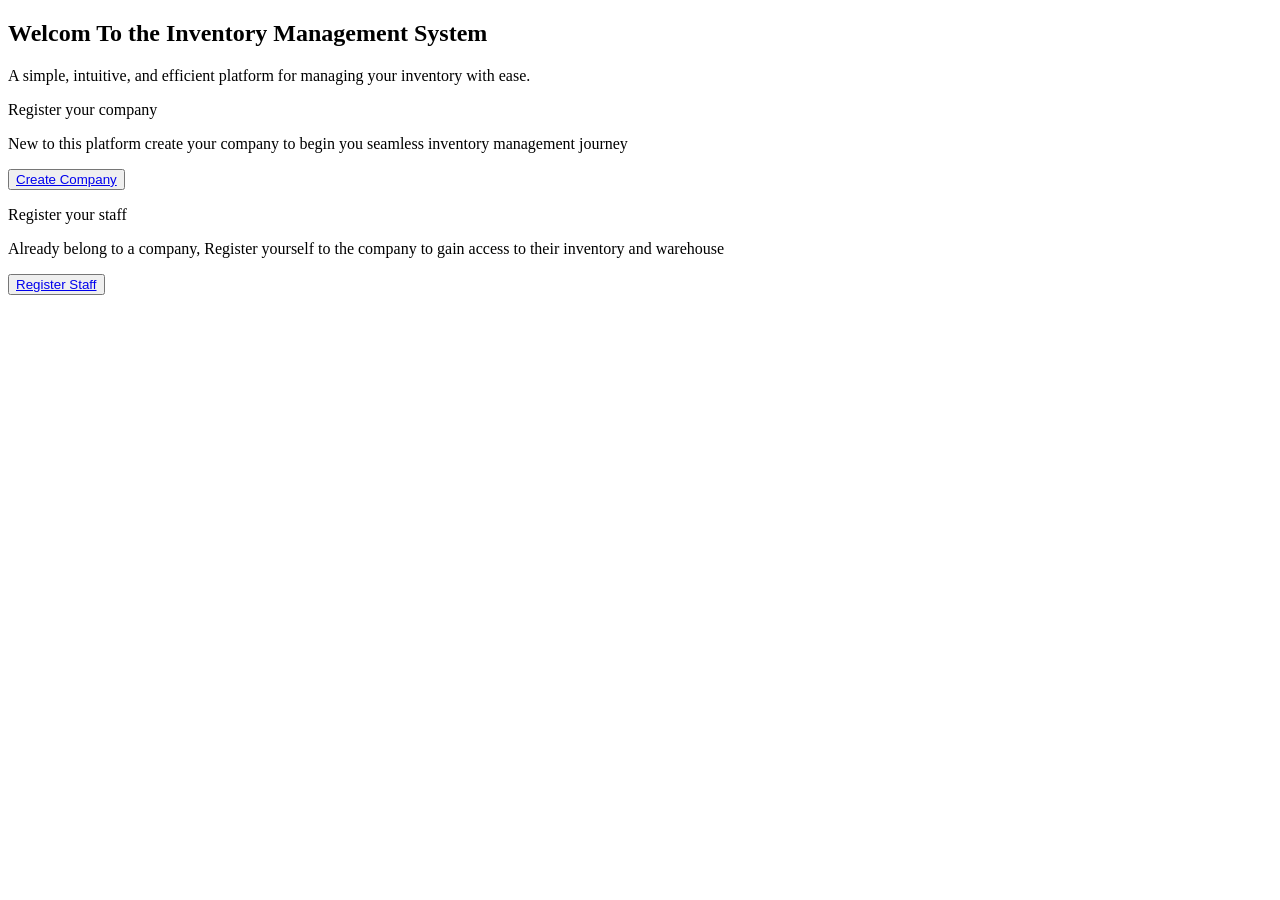
==== frontend/index.html @ 7dcc8e24 "feat: Add user role management and update permissions - Added STAFF role to User model. - Updated pe" ====
<!DOCTYPE html>
<html lang="en">
<head>
    <meta charset="UTF-8">
    <meta name="viewport" content="width=device-width, initial-scale=1.0">
    <title>Inventory Management System</title>
</head>
<body>
    <header class="app-title">
        <h2 class="main-title">Welcom To the Inventory Management System</h2>
        <p class="title-description">A simple, intuitive, and efficient platform for managing your inventory with ease.</p>
    </header>
    <main class="main-content">
        <section class="link-buttons">
            <div class="create-company-description">
                <p class="create-company-title">Register your company</p>
                <p class="create-company-text">New to this platform create your company to begin you seamless inventory management journey</p>
                <button class="create-company-button"><a href="company.html">Create Company</a></button>
            </div>
            <div class="register-staff">
                <p class="register-staff-title">Register your staff</p>
                <p class="register-staff-text">Already belong to a company, Register yourself to the company to gain access to their inventory and warehouse</p>
                <button class="register-staff-button"><a href="register.html">Register Staff</a></button>
            </div>
        </section>
    </main>
</body>
</html>
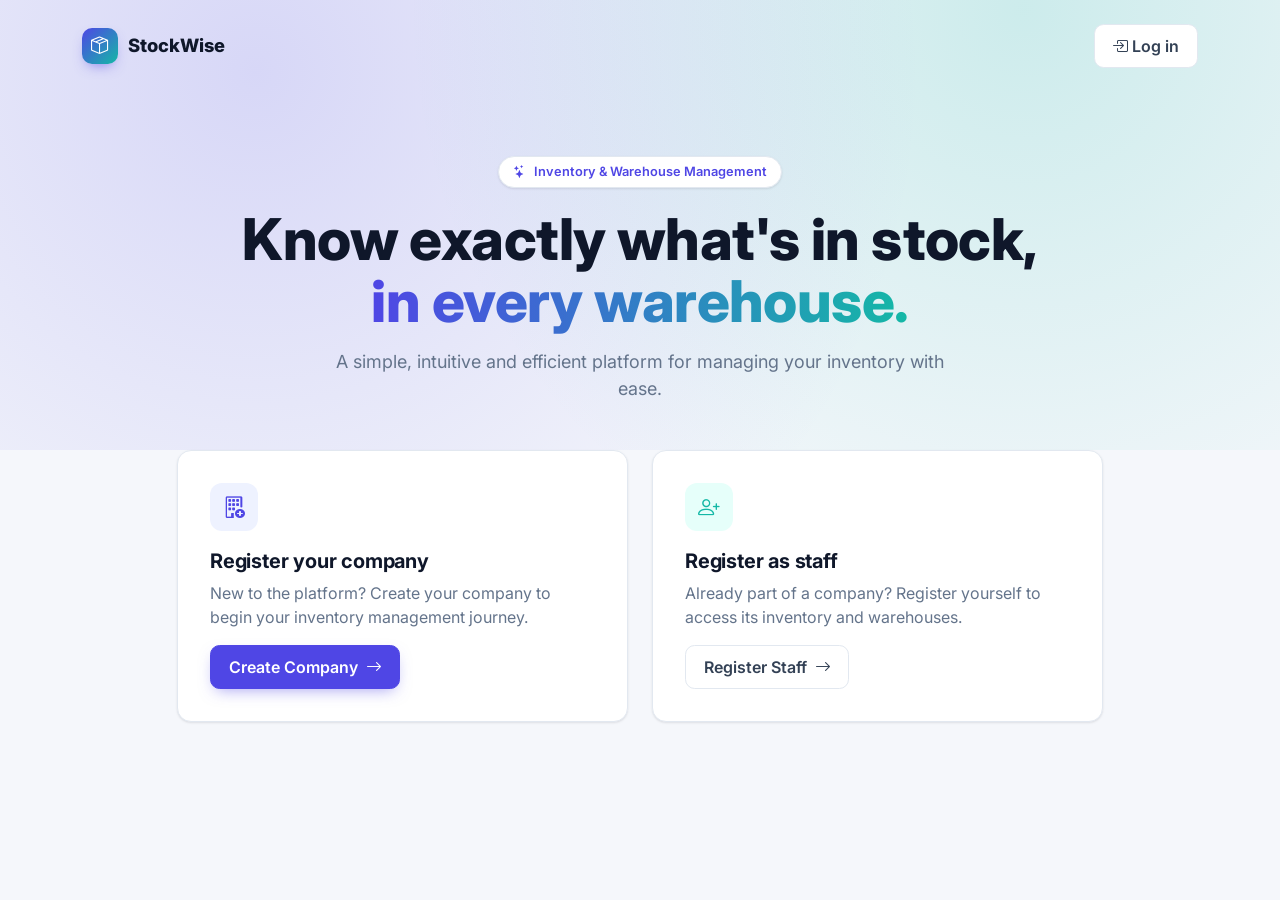
==== commit ea426f4a: "Create the frontend design and also fixed the backend permission" ====
--- a/frontend/index.html
+++ b/frontend/index.html
@@ -3,26 +3,48 @@
 <head>
     <meta charset="UTF-8">
     <meta name="viewport" content="width=device-width, initial-scale=1.0">
-    <title>Inventory Management System</title>
+    <title>StockWise | Inventory &amp; Warehouse Management</title>
+    <meta name="description" content="A simple, intuitive platform to manage products, warehouses and stock movements for your whole company.">
+    <link rel="preconnect" href="https://fonts.googleapis.com">
+    <link rel="preconnect" href="https://fonts.gstatic.com" crossorigin>
+    <link href="https://fonts.googleapis.com/css2?family=Inter:wght@400;500;600;700;800&display=swap" rel="stylesheet">
+    <link href="https://cdn.jsdelivr.net/npm/bootstrap@5.3.3/dist/css/bootstrap.min.css" rel="stylesheet">
+    <link href="https://cdn.jsdelivr.net/npm/bootstrap-icons@1.11.3/font/bootstrap-icons.min.css" rel="stylesheet">
+    <link rel="stylesheet" href="style/style.css">
 </head>
-<body>
-    <header class="app-title">
-        <h2 class="main-title">Welcom To the Inventory Management System</h2>
-        <p class="title-description">A simple, intuitive, and efficient platform for managing your inventory with ease.</p>
-    </header>
-    <main class="main-content">
-        <section class="link-buttons">
-            <div class="create-company-description">
-                <p class="create-company-title">Register your company</p>
-                <p class="create-company-text">New to this platform create your company to begin you seamless inventory management journey</p>
-                <button class="create-company-button"><a href="company.html">Create Company</a></button>
-            </div>
-            <div class="register-staff">
-                <p class="register-staff-title">Register your staff</p>
-                <p class="register-staff-text">Already belong to a company, Register yourself to the company to gain access to their inventory and warehouse</p>
-                <button class="register-staff-button"><a href="register.html">Register Staff</a></button>
-            </div>
-        </section>
-    </main>
+<body class="landing">
+    <div class="container">
+        <nav class="landing-nav">
+            <a href="index.html" class="sidebar-brand p-0"><span class="brand-mark"><i class="bi bi-box-seam"></i></span>StockWise</a>
+            <a href="login.html" class="btn btn-light-soft"><i class="bi bi-box-arrow-in-right me-1"></i>Log in</a>
+        </nav>
+
+        <header class="hero app-title">
+            <span class="hero-badge"><i class="bi bi-stars"></i>Inventory &amp; Warehouse Management</span>
+            <h1 class="main-title">Know exactly what's in stock, <span class="grad">in every warehouse.</span></h1>
+            <p class="title-description">A simple, intuitive and efficient platform for managing your inventory with ease.</p>
+        </header>
+
+        <main class="main-content pb-5">
+            <section class="row g-4 justify-content-center link-buttons">
+                <div class="col-md-6 col-lg-5">
+                    <div class="surface-card choice-card create-company-description">
+                        <div class="stat-icon indigo"><i class="bi bi-building-add"></i></div>
+                        <h2 class="create-company-title">Register your company</h2>
+                        <p class="create-company-text">New to the platform? Create your company to begin your inventory management journey.</p>
+                        <a href="company.html" class="btn btn-primary create-company-button">Create Company <i class="bi bi-arrow-right ms-1"></i></a>
+                    </div>
+                </div>
+                <div class="col-md-6 col-lg-5">
+                    <div class="surface-card choice-card register-staff">
+                        <div class="stat-icon teal"><i class="bi bi-person-plus"></i></div>
+                        <h2 class="register-staff-title">Register as staff</h2>
+                        <p class="register-staff-text">Already part of a company? Register yourself to access its inventory and warehouses.</p>
+                        <a href="register_page.html" class="btn btn-light-soft register-staff-button">Register Staff <i class="bi bi-arrow-right ms-1"></i></a>
+                    </div>
+                </div>
+            </section>
+        </main>
+    </div>
 </body>
 </html>
--- a/frontend/style/style.css
+++ b/frontend/style/style.css
@@ -0,0 +1,354 @@
+/* =========================================================
+   StockWise - custom layer on top of Bootstrap 5
+   Bootstrap is loaded first in every page, this file comes
+   after it so anything here overrides Bootstrap defaults.
+   ========================================================= */
+
+/* ---------- 1. Design tokens ---------- */
+:root {
+    
+    --brand: #4f46e5;          /* indigo */
+    --brand-dark: #4338ca;
+    --brand-soft: #eef2ff;
+    --accent: #14b8a6;         /* teal */
+    --accent-soft: #e6fffa;
+    --amber: #f59e0b;
+    --amber-soft: #fff7e6;
+    --rose: #f43f5e;
+    --rose-soft: #fff1f3;
+
+    --ink: #0f172a;
+    --ink-2: #334155;
+    --muted: #64748b;
+    --line: #e2e8f0;
+    --surface: #ffffff;
+    --canvas: #f5f7fb;
+
+    --radius: 0.875rem;
+    --radius-sm: 0.6rem;
+    --shadow-sm: 0 1px 2px rgba(15, 23, 42, 0.05), 0 1px 3px rgba(15, 23, 42, 0.06);
+    --shadow-md: 0 10px 30px -12px rgba(15, 23, 42, 0.18);
+    --sidebar-w: 260px;
+
+    /* Re-map Bootstrap variables to the brand */
+    --bs-primary: var(--brand);
+    --bs-primary-rgb: 79, 70, 229;
+    --bs-body-font-family: "Inter", system-ui, -apple-system, "Segoe UI", Roboto, sans-serif;
+    --bs-body-color: var(--ink-2);
+    --bs-body-bg: var(--canvas);
+    --bs-border-color: var(--line);
+    --bs-link-color: var(--brand);
+    --bs-link-hover-color: var(--brand-dark);
+    --bs-link-color-rgb: 79, 70, 229;
+    --bs-link-hover-color-rgb: 67, 56, 202;
+}
+
+body {
+    font-family: var(--bs-body-font-family);
+    background: var(--canvas);
+    color: var(--ink-2);
+    -webkit-font-smoothing: antialiased;
+}
+
+h1, h2, h3, h4, h5, h6 { color: var(--ink); font-weight: 700; letter-spacing: -0.01em; }
+
+/* ---------- 2. Buttons ---------- */
+.btn { border-radius: var(--radius-sm); font-weight: 600; padding: 0.55rem 1.1rem; transition: all .18s ease; }
+.btn-primary {
+    --bs-btn-bg: var(--brand);
+    --bs-btn-border-color: var(--brand);
+    --bs-btn-hover-bg: var(--brand-dark);
+    --bs-btn-hover-border-color: var(--brand-dark);
+    --bs-btn-active-bg: var(--brand-dark);
+    --bs-btn-active-border-color: var(--brand-dark);
+    --bs-btn-disabled-bg: var(--brand);
+    --bs-btn-disabled-border-color: var(--brand);
+    box-shadow: 0 6px 16px -6px rgba(79, 70, 229, 0.55);
+}
+.btn-primary:hover { transform: translateY(-1px); box-shadow: 0 10px 22px -8px rgba(79, 70, 229, 0.6); }
+.btn-light-soft { background: var(--surface); border: 1px solid var(--line); color: var(--ink-2); }
+.btn-light-soft:hover { background: var(--canvas); border-color: #cbd5e1; color: var(--ink); }
+
+/* Edit buttons are created by the JS without Bootstrap classes, so style them here */
+.edit_button, #edit_button {
+    border: 1px solid var(--line);
+    background: var(--surface);
+    color: var(--brand);
+    font-size: .8rem;
+    font-weight: 600;
+    padding: .3rem .8rem;
+    border-radius: 999px;
+    transition: all .15s ease;
+}
+.edit_button:hover, #edit_button:hover { background: var(--brand-soft); border-color: #c7d2fe; }
+
+/* ---------- 3. Forms ---------- */
+.form-label { font-weight: 600; font-size: .85rem; color: var(--ink-2); margin-bottom: .35rem; }
+.form-control, .form-select {
+    border-radius: var(--radius-sm);
+    border-color: var(--line);
+    padding: .6rem .85rem;
+    font-size: .925rem;
+    transition: border-color .15s ease, box-shadow .15s ease;
+}
+.form-control:focus, .form-select:focus {
+    border-color: #a5b4fc;
+    box-shadow: 0 0 0 .25rem rgba(79, 70, 229, .15);
+}
+textarea.form-control { min-height: 96px; resize: vertical; }
+
+/* ---------- 4. App shell (sidebar + main) ---------- */
+.app-shell { display: flex; min-height: 100vh; }
+
+.sidebar {
+    width: var(--sidebar-w);
+    --bs-offcanvas-width: var(--sidebar-w);
+    background: var(--surface);
+    border-right: 1px solid var(--line);
+    display: flex;
+    flex-direction: column;
+}
+/* offcanvas-lg makes the background transparent on desktop, put it back */
+.sidebar.offcanvas-lg { background-color: var(--surface) !important; }
+@media (min-width: 992px) {
+    .sidebar { position: sticky; top: 0; height: 100vh; flex-shrink: 0; }
+}
+
+.sidebar-brand {
+    display: flex; align-items: center; gap: .65rem;
+    padding: 1.35rem 1.25rem;
+    font-weight: 800; font-size: 1.15rem; color: var(--ink);
+    text-decoration: none;
+}
+.brand-mark {
+    width: 36px; height: 36px; border-radius: 10px;
+    display: grid; place-items: center;
+    color: #fff; font-size: 1.1rem;
+    background: linear-gradient(135deg, var(--brand), var(--accent));
+    box-shadow: 0 6px 14px -6px rgba(79, 70, 229, .7);
+}
+
+.sidebar-nav { padding: .25rem .85rem 1.5rem; overflow-y: auto; flex: 1; }
+.sidebar-label {
+    font-size: .7rem; font-weight: 700; text-transform: uppercase; letter-spacing: .08em;
+    color: #94a3b8; margin: 1.1rem .6rem .45rem;
+}
+.sidebar-link {
+    display: flex; align-items: center; gap: .7rem; width: 100%;
+    padding: .6rem .75rem; margin-bottom: .15rem;
+    border-radius: var(--radius-sm); border: 0; background: transparent;
+    color: var(--ink-2); font-weight: 500; font-size: .92rem; text-decoration: none; text-align: left;
+    transition: background .15s ease, color .15s ease, transform .15s ease;
+}
+.sidebar-link i { font-size: 1.05rem; color: #94a3b8; transition: color .15s ease; }
+.sidebar-link:hover { background: var(--canvas); color: var(--ink); transform: translateX(2px); }
+.sidebar-link:hover i { color: var(--brand); }
+.sidebar-link.active { background: var(--brand-soft); color: var(--brand); font-weight: 600; }
+.sidebar-link.active i { color: var(--brand); }
+
+.sidebar-footer { padding: 1rem 1.25rem; border-top: 1px solid var(--line); }
+
+.app-main { flex: 1; min-width: 0; display: flex; flex-direction: column; }
+
+.topbar {
+    position: sticky; top: 0; z-index: 1020;
+    display: flex; align-items: center; justify-content: space-between; gap: 1rem;
+    padding: .9rem 1.75rem;
+    background: rgba(255, 255, 255, .8);
+    backdrop-filter: saturate(180%) blur(10px);
+    border-bottom: 1px solid var(--line);
+}
+.topbar-crumb { color: var(--muted); font-size: .875rem; }
+.topbar-crumb strong { color: var(--ink); font-weight: 600; }
+.user-chip {
+    display: flex; align-items: center; gap: .55rem;
+    padding: .3rem .8rem .3rem .3rem; border: 1px solid var(--line); border-radius: 999px;
+    background: var(--surface); font-size: .85rem; font-weight: 600; color: var(--ink-2);
+}
+.user-chip .avatar {
+    width: 30px; height: 30px; border-radius: 50%;
+    display: grid; place-items: center; color: #fff; font-size: .85rem;
+    background: linear-gradient(135deg, var(--accent), var(--brand));
+}
+
+.app-content { padding: 1.75rem; max-width: 1400px; width: 100%; animation: fadeUp .35s ease both; }
+
+/* ---------- 5. Page header ---------- */
+.page-header { display: flex; flex-wrap: wrap; align-items: flex-end; justify-content: space-between; gap: 1rem; margin-bottom: 1.5rem; }
+.page-title { font-size: 1.6rem; margin: 0; }
+.page-subtitle { color: var(--muted); margin: .25rem 0 0; }
+
+/* ---------- 6. Cards ---------- */
+.surface-card {
+    background: var(--surface);
+    border: 1px solid var(--line);
+    border-radius: var(--radius);
+    box-shadow: var(--shadow-sm);
+}
+.toolbar { display: flex; flex-wrap: wrap; gap: .75rem; align-items: center; padding: 1rem; margin-bottom: 1.25rem; }
+.toolbar .form-select { width: auto; min-width: 170px; }
+
+.search-wrap { position: relative; flex: 1; min-width: 220px; }
+.search-wrap i { position: absolute; left: .85rem; top: 50%; transform: translateY(-50%); color: #94a3b8; }
+.search-wrap .form-control { padding-left: 2.4rem; background: var(--canvas); border-color: transparent; }
+.search-wrap .form-control:focus { background: var(--surface); }
+
+/* Stat cards (dashboard) */
+.stat-card { padding: 1.25rem; display: flex; align-items: center; gap: 1rem; height: 100%; transition: transform .2s ease, box-shadow .2s ease; }
+.stat-card:hover { transform: translateY(-3px); box-shadow: var(--shadow-md); }
+.stat-icon { width: 48px; height: 48px; border-radius: 12px; display: grid; place-items: center; font-size: 1.35rem; flex-shrink: 0; }
+.stat-icon.indigo { background: var(--brand-soft); color: var(--brand); }
+.stat-icon.teal { background: var(--accent-soft); color: var(--accent); }
+.stat-icon.amber { background: var(--amber-soft); color: var(--amber); }
+.stat-icon.rose { background: var(--rose-soft); color: var(--rose); }
+.stat-label { color: var(--muted); font-size: .85rem; font-weight: 500; margin: 0; }
+.stat-value { font-size: 1.75rem; font-weight: 800; color: var(--ink); margin: 0; line-height: 1.2; min-height: 2.1rem; }
+.stat-value:empty::before { content: "—"; color: #cbd5e1; }
+
+.card-head { display: flex; align-items: center; justify-content: space-between; padding: 1.1rem 1.25rem; border-bottom: 1px solid var(--line); }
+.card-head h2 { font-size: 1rem; margin: 0; }
+
+.quick-action {
+    display: flex; align-items: center; gap: .85rem;
+    padding: .85rem 1rem; border: 1px solid var(--line); border-radius: var(--radius-sm);
+    color: var(--ink-2); text-decoration: none; font-weight: 600; font-size: .92rem;
+    transition: all .18s ease;
+}
+.quick-action i.lead-icon { width: 36px; height: 36px; border-radius: 10px; display: grid; place-items: center; background: var(--brand-soft); color: var(--brand); }
+.quick-action .bi-arrow-right { margin-left: auto; color: #94a3b8; transition: transform .18s ease; }
+.quick-action:hover { border-color: #c7d2fe; background: var(--brand-soft); color: var(--brand); }
+.quick-action:hover .bi-arrow-right { transform: translateX(3px); color: var(--brand); }
+
+/* ---------- 7. Tables ---------- */
+.table-card { overflow: hidden; }
+.table { margin: 0; --bs-table-hover-bg: #f8fafc; }
+.table thead th {
+    background: #f8fafc;
+    color: var(--muted);
+    font-size: .72rem; font-weight: 700; text-transform: uppercase; letter-spacing: .06em;
+    border-bottom: 1px solid var(--line);
+    padding: .85rem 1rem; white-space: nowrap;
+}
+.table tbody td { padding: .9rem 1rem; color: var(--ink-2); font-size: .9rem; border-color: #f1f5f9; vertical-align: middle; }
+.table tbody tr { transition: background .12s ease; }
+.table tbody tr:last-child td { border-bottom: 0; }
+.table tbody td:first-child { font-weight: 600; color: var(--ink); }
+/* Friendly empty state shown under the header when the JS hasn't added any rows */
+.table-responsive:has(tbody:empty)::after {
+    content: "No records to show yet";
+    display: block; padding: 2.5rem 1rem; text-align: center; color: #94a3b8; font-size: .9rem;
+}
+
+/* ---------- 8. Form panel (create / edit pop-up) ----------
+   The JS toggles these forms with style.display = "block" / "none".
+   We turn them into a centred dialog; the huge box-shadow acts
+   as the dark backdrop so no extra element or JS is needed.      */
+.form-panel {
+    position: fixed; top: 50%; left: 50%;
+    transform: translate(-50%, -50%);
+    width: min(640px, calc(100vw - 2rem));
+    max-height: calc(100vh - 2rem);
+    overflow-y: auto;
+    z-index: 1060;
+    background: var(--surface);
+    border-radius: 1rem;
+    padding: 1.75rem;
+    box-shadow: 0 0 0 100vmax rgba(15, 23, 42, .45), 0 25px 50px -12px rgba(15, 23, 42, .35);
+    animation: panelIn .22s ease both;
+}
+.form-panel .panel-title { font-size: 1.25rem; margin-bottom: .25rem; }
+.form-panel .panel-subtitle { color: var(--muted); font-size: .9rem; margin-bottom: 1.25rem; }
+.form-actions { display: flex; justify-content: flex-end; gap: .6rem; margin-top: 1.5rem; padding-top: 1.25rem; border-top: 1px solid var(--line); }
+
+/* ---------- 9. Auth / landing pages ---------- */
+.auth-shell { min-height: 100vh; display: grid; grid-template-columns: 1fr; }
+@media (min-width: 992px) { .auth-shell { grid-template-columns: 1.05fr 1fr; } }
+
+.auth-aside {
+    position: relative; overflow: hidden;
+    display: none; flex-direction: column; justify-content: space-between;
+    padding: 3rem; color: #e0e7ff;
+    background:
+        radial-gradient(circle at 15% 20%, rgba(20, 184, 166, .45), transparent 45%),
+        radial-gradient(circle at 85% 80%, rgba(129, 140, 248, .55), transparent 50%),
+        linear-gradient(135deg, #312e81 0%, #4f46e5 55%, #0f766e 100%);
+}
+@media (min-width: 992px) { .auth-aside { display: flex; } }
+.auth-aside::after {
+    content: ""; position: absolute; inset: 0;
+    background-image: linear-gradient(rgba(255,255,255,.06) 1px, transparent 1px),
+                      linear-gradient(90deg, rgba(255,255,255,.06) 1px, transparent 1px);
+    background-size: 40px 40px;
+    mask-image: linear-gradient(to bottom, #000 30%, transparent);
+    pointer-events: none;
+}
+.auth-aside > * { position: relative; z-index: 1; }
+.auth-aside h2 { color: #fff; font-size: 2.2rem; font-weight: 800; line-height: 1.15; }
+.auth-aside .brand-mark { background: rgba(255,255,255,.18); box-shadow: none; backdrop-filter: blur(6px); }
+.auth-feature { display: flex; gap: .85rem; align-items: flex-start; margin-bottom: 1.1rem; }
+.auth-feature i { width: 38px; height: 38px; border-radius: 10px; display: grid; place-items: center; background: rgba(255,255,255,.14); color: #fff; flex-shrink: 0; }
+.auth-feature strong { color: #fff; display: block; }
+.auth-feature span { font-size: .9rem; color: #c7d2fe; }
+
+.auth-panel { display: flex; align-items: center; justify-content: center; padding: 2.5rem 1.25rem; }
+.auth-card { width: 100%; max-width: 440px; animation: fadeUp .4s ease both; }
+.auth-card.wide { max-width: 560px; }
+.auth-card .auth-title { font-size: 1.75rem; margin-bottom: .35rem; }
+.auth-card .auth-subtitle { color: var(--muted); margin-bottom: 1.75rem; }
+.auth-footer-link { text-align: center; margin-top: 1.5rem; color: var(--muted); font-size: .9rem; }
+.auth-footer-link a { font-weight: 600; text-decoration: none; }
+
+/* Landing (index) */
+.landing { min-height: 100vh; position: relative; overflow: hidden; }
+.landing::before {
+    content: ""; position: absolute; inset: -20% -10% auto -10%; height: 70%;
+    background:
+        radial-gradient(circle at 25% 40%, rgba(79, 70, 229, .18), transparent 55%),
+        radial-gradient(circle at 75% 30%, rgba(20, 184, 166, .18), transparent 50%);
+    pointer-events: none;
+}
+.landing-nav { position: relative; display: flex; align-items: center; justify-content: space-between; padding: 1.5rem 0; }
+.hero { position: relative; text-align: center; padding: 4rem 0 3rem; animation: fadeUp .5s ease both; }
+.hero-badge {
+    display: inline-flex; align-items: center; gap: .45rem;
+    padding: .35rem .9rem; border-radius: 999px;
+    background: var(--surface); border: 1px solid var(--line);
+    font-size: .8rem; font-weight: 600; color: var(--brand); box-shadow: var(--shadow-sm);
+}
+.hero h1 { font-size: clamp(2.2rem, 5vw, 3.6rem); font-weight: 800; line-height: 1.08; margin: 1.25rem auto 1rem; max-width: 820px; }
+.hero h1 .grad { background: linear-gradient(90deg, var(--brand), var(--accent)); -webkit-background-clip: text; background-clip: text; color: transparent; }
+.hero p { color: var(--muted); font-size: 1.125rem; max-width: 620px; margin: 0 auto; }
+
+.choice-card { position: relative; padding: 2rem; height: 100%; transition: transform .22s ease, box-shadow .22s ease, border-color .22s ease; }
+.choice-card:hover { transform: translateY(-4px); box-shadow: var(--shadow-md); border-color: #c7d2fe; }
+.choice-card .stat-icon { margin-bottom: 1.1rem; }
+.choice-card h2 { font-size: 1.25rem; }
+.choice-card p { color: var(--muted); }
+
+/* ---------- 10. Misc ---------- */
+.detail-grid { display: grid; grid-template-columns: repeat(auto-fit, minmax(180px, 1fr)); gap: .85rem; }
+.detail-item { background: var(--canvas); border-radius: var(--radius-sm); padding: .75rem .9rem; }
+.detail-item p { margin: 0; font-size: .75rem; text-transform: uppercase; letter-spacing: .05em; color: var(--muted); }
+.detail-item span { display: block; font-weight: 600; color: var(--ink); margin-top: .15rem; min-height: 1.2rem; }
+
+.response_message:empty { display: none; }
+.success_message {
+    margin: 1rem 0 0; padding: .75rem 1rem; border-radius: var(--radius-sm);
+    background: var(--accent-soft); color: #0f766e; font-weight: 600; border: 1px solid #99f6e4;
+}
+
+/* ---------- 11. Animations ---------- */
+@keyframes fadeUp { from { opacity: 0; transform: translateY(8px); } to { opacity: 1; transform: none; } }
+@keyframes panelIn {
+    from { opacity: 0; transform: translate(-50%, -46%) scale(.98); }
+    to   { opacity: 1; transform: translate(-50%, -50%) scale(1); }
+}
+@media (prefers-reduced-motion: reduce) {
+    *, *::before, *::after { animation: none !important; transition: none !important; }
+}
+
+/* ---------- 12. Responsive ---------- */
+@media (max-width: 991.98px) {
+    .topbar { padding: .75rem 1rem; }
+    .app-content { padding: 1.25rem 1rem; }
+}
